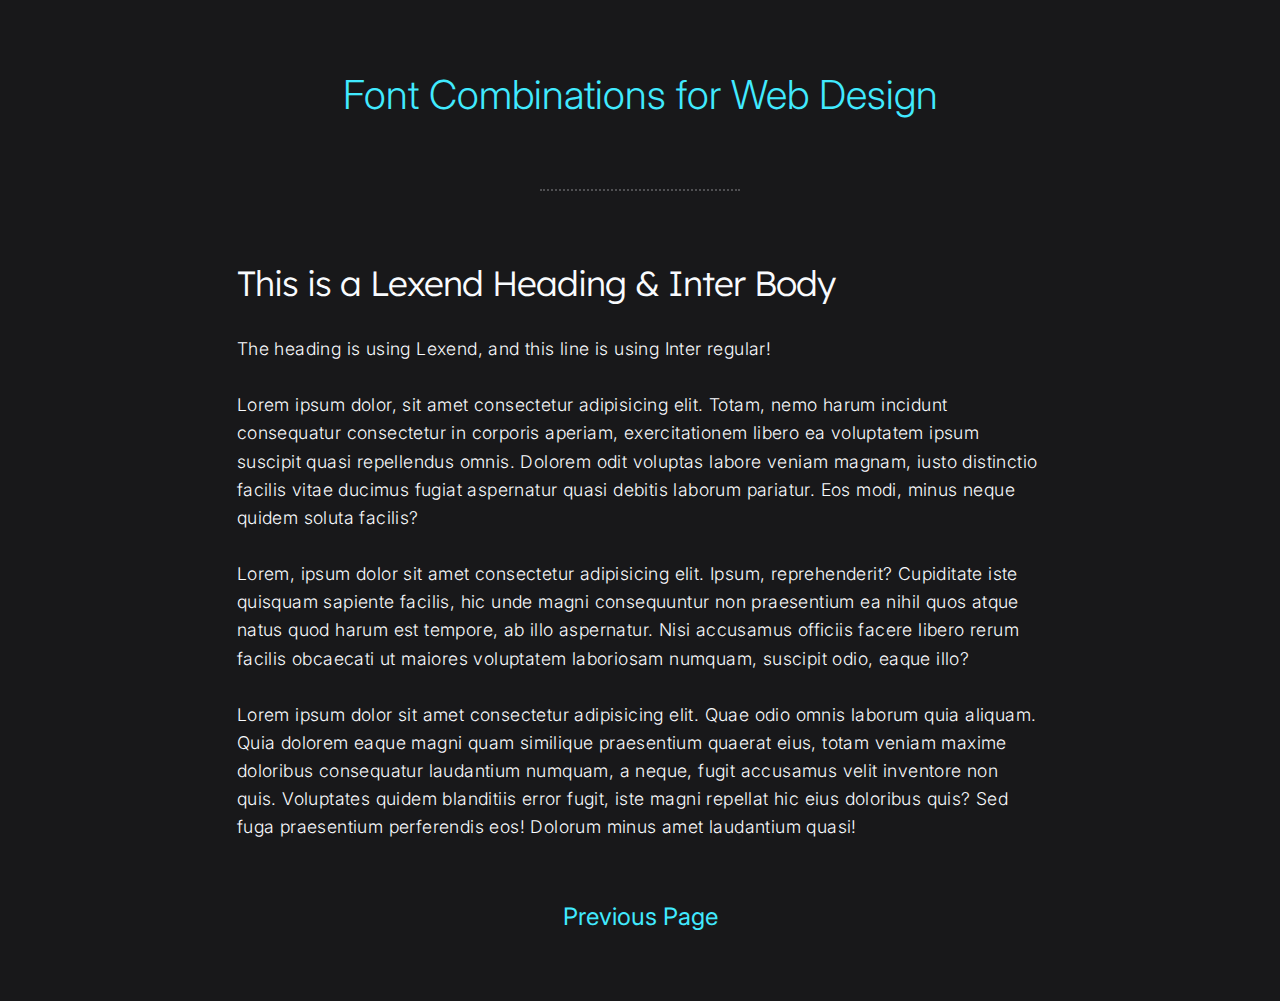
==== index-2.html @ fe6d62ca "Add files via upload" ====
<!DOCTYPE html>
<html lang="en">
   <head>
      <meta charset="UTF-8">
      <meta name="viewport" content="width=device-width, initial-scale=1.0">
      <title>Font Combo</title>
      <link rel="stylesheet" href="styles-2.css">

   </head>
   <body>
      <div class="container">
         <h1>Font Combinations for Web Design</h1>
         <hr>
         
         <div>
            <h2 class="font1-head">This is a Lexend Heading & Inter Body</h2>
            <p class="font1-body">The heading is using Lexend, and this line is using Inter regular! <br><br>Lorem ipsum dolor, sit amet consectetur adipisicing elit. Totam, nemo harum incidunt consequatur consectetur in corporis aperiam, exercitationem libero ea voluptatem ipsum suscipit quasi repellendus omnis. Dolorem odit voluptas labore veniam magnam, iusto distinctio facilis vitae ducimus fugiat aspernatur quasi debitis laborum pariatur. Eos modi, minus neque quidem soluta facilis? <br><br>Lorem, ipsum dolor sit amet consectetur adipisicing elit. Ipsum, reprehenderit? Cupiditate iste quisquam sapiente facilis, hic unde magni consequuntur non praesentium ea nihil quos atque natus quod harum est tempore, ab illo aspernatur. Nisi accusamus officiis facere libero rerum facilis obcaecati ut maiores voluptatem laboriosam numquam, suscipit odio, eaque illo? <br><br>Lorem ipsum dolor sit amet consectetur adipisicing elit. Quae odio omnis laborum quia aliquam. Quia dolorem eaque magni quam similique praesentium quaerat eius, totam veniam maxime doloribus consequatur laudantium numquam, a neque, fugit accusamus velit inventore non quis. Voluptates quidem blanditiis error fugit, iste magni repellat hic eius doloribus quis? Sed fuga praesentium perferendis eos! Dolorum minus amet laudantium quasi!</p>
         </div>

         <div class="links">
            <a href="index.html">Previous Page</a>
         </div>
      </div>
   </body>
</html>
---- styles-2.css ----
@import url('https://fonts.googleapis.com/css2?family=Inter:ital,opsz,wght@0,14..32,100..900;1,14..32,100..900&family=Lexend:wght@100..900&display=swap');

* {
   margin: 0 auto;
   padding: 0;
   background-color: #18181a;
}

.container {
   color: #f9fbfe;
   display: flex;
   flex-direction: column;
   width: 90%;
   height: 100%;
   padding: 70px 0;
   text-align: left;
}

.container > div {width: 70%;}

hr {
   border: none;
   border-top: 2px dotted #4f4f52;
   width: 200px;
   margin: 70px auto;
}

h1 {
   font-family: "Inter";
   font-size: 2.5rem;
   font-weight: 300;
   text-underline-offset: 14px;
   color: #41eaff;
}

h2 {
   margin-bottom: 30px;
   font-size: 35px;
   font-weight: 300;
   letter-spacing: -1px;
}

p {
   font-size: 1.1rem;
   font-weight: 300;
   letter-spacing: 0.4px;
   line-height: 1.6;
}

.links {
   display: flex;
   justify-content: center;
   max-width: 50%;
}
a {
   text-decoration: none;
   font-family: "Inter";
   font-size: 1.5rem;
   color: #41eaff;
   margin-top: 60px;
}
a:hover {color: #a7abae;}

.font1-head {font-family: "Lexend";}
.font1-body {font-family: "Inter";}

@media (max-width: 800px) {
   .container {font-size: 1.4rem;}
   h1 {
      font-size: 1.6em; 
      text-align: center;
   }
   .container > div {width: 80%;}
}
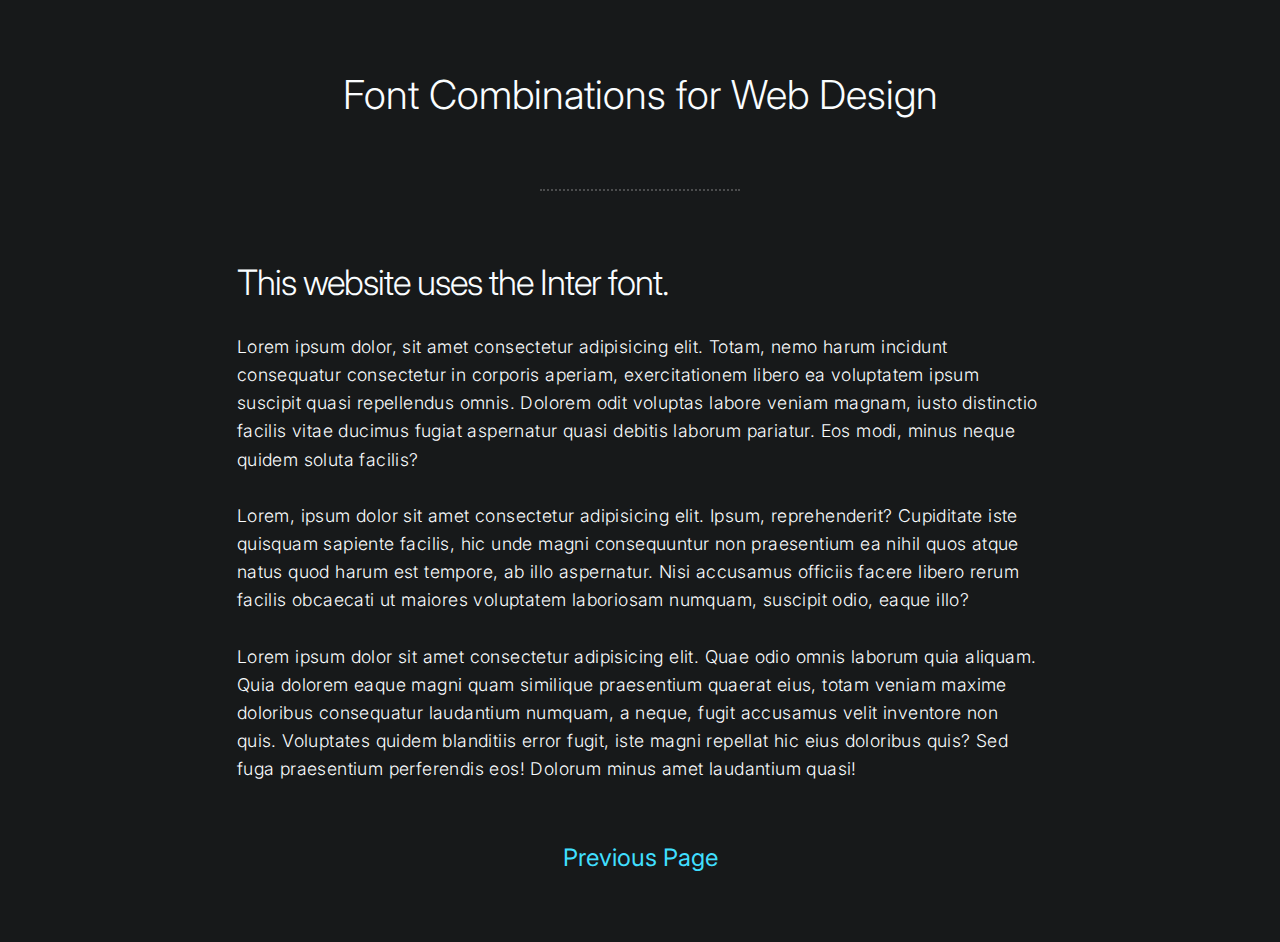
==== commit d7a0d98a: "Add files via upload" ====
--- a/index-2.html
+++ b/index-2.html
@@ -13,8 +13,8 @@
          <hr>
          
          <div>
-            <h2 class="font1-head">This is a Lexend Heading & Inter Body</h2>
-            <p class="font1-body">The heading is using Lexend, and this line is using Inter regular! <br><br>Lorem ipsum dolor, sit amet consectetur adipisicing elit. Totam, nemo harum incidunt consequatur consectetur in corporis aperiam, exercitationem libero ea voluptatem ipsum suscipit quasi repellendus omnis. Dolorem odit voluptas labore veniam magnam, iusto distinctio facilis vitae ducimus fugiat aspernatur quasi debitis laborum pariatur. Eos modi, minus neque quidem soluta facilis? <br><br>Lorem, ipsum dolor sit amet consectetur adipisicing elit. Ipsum, reprehenderit? Cupiditate iste quisquam sapiente facilis, hic unde magni consequuntur non praesentium ea nihil quos atque natus quod harum est tempore, ab illo aspernatur. Nisi accusamus officiis facere libero rerum facilis obcaecati ut maiores voluptatem laboriosam numquam, suscipit odio, eaque illo? <br><br>Lorem ipsum dolor sit amet consectetur adipisicing elit. Quae odio omnis laborum quia aliquam. Quia dolorem eaque magni quam similique praesentium quaerat eius, totam veniam maxime doloribus consequatur laudantium numquam, a neque, fugit accusamus velit inventore non quis. Voluptates quidem blanditiis error fugit, iste magni repellat hic eius doloribus quis? Sed fuga praesentium perferendis eos! Dolorum minus amet laudantium quasi!</p>
+            <h2>This website uses the Inter font.</h2>
+            <p>Lorem ipsum dolor, sit amet consectetur adipisicing elit. Totam, nemo harum incidunt consequatur consectetur in corporis aperiam, exercitationem libero ea voluptatem ipsum suscipit quasi repellendus omnis. Dolorem odit voluptas labore veniam magnam, iusto distinctio facilis vitae ducimus fugiat aspernatur quasi debitis laborum pariatur. Eos modi, minus neque quidem soluta facilis? <br><br>Lorem, ipsum dolor sit amet consectetur adipisicing elit. Ipsum, reprehenderit? Cupiditate iste quisquam sapiente facilis, hic unde magni consequuntur non praesentium ea nihil quos atque natus quod harum est tempore, ab illo aspernatur. Nisi accusamus officiis facere libero rerum facilis obcaecati ut maiores voluptatem laboriosam numquam, suscipit odio, eaque illo? <br><br>Lorem ipsum dolor sit amet consectetur adipisicing elit. Quae odio omnis laborum quia aliquam. Quia dolorem eaque magni quam similique praesentium quaerat eius, totam veniam maxime doloribus consequatur laudantium numquam, a neque, fugit accusamus velit inventore non quis. Voluptates quidem blanditiis error fugit, iste magni repellat hic eius doloribus quis? Sed fuga praesentium perferendis eos! Dolorum minus amet laudantium quasi!</p>
          </div>
 
          <div class="links">
--- a/styles-2.css
+++ b/styles-2.css
@@ -1,36 +1,35 @@
-@import url('https://fonts.googleapis.com/css2?family=Inter:ital,opsz,wght@0,14..32,100..900;1,14..32,100..900&family=Lexend:wght@100..900&display=swap');
+@import url('https://fonts.googleapis.com/css2?family=Inter:ital,opsz,wght@0,14..32,100..900;1,14..32,100..900&display=swap');
 
 * {
    margin: 0 auto;
    padding: 0;
-   background-color: #18181a;
+   background-color: #17191a;
 }
 
 .container {
-   color: #f9fbfe;
+   color: #fafdff;
    display: flex;
    flex-direction: column;
    width: 90%;
    height: 100%;
    padding: 70px 0;
    text-align: left;
+   font-family: "Inter", sans-serif;
 }
 
 .container > div {width: 70%;}
 
 hr {
    border: none;
-   border-top: 2px dotted #4f4f52;
+   border-top: 2px dotted #4b4c4d;
    width: 200px;
    margin: 70px auto;
 }
 
 h1 {
-   font-family: "Inter";
    font-size: 2.5rem;
    font-weight: 300;
    text-underline-offset: 14px;
-   color: #41eaff;
 }
 
 h2 {
@@ -54,15 +53,11 @@
 }
 a {
    text-decoration: none;
-   font-family: "Inter";
    font-size: 1.5rem;
-   color: #41eaff;
+   color: #40dfff;
    margin-top: 60px;
 }
-a:hover {color: #a7abae;}
-
-.font1-head {font-family: "Lexend";}
-.font1-body {font-family: "Inter";}
+a:hover {color: #28B1CC;}
 
 @media (max-width: 800px) {
    .container {font-size: 1.4rem;}
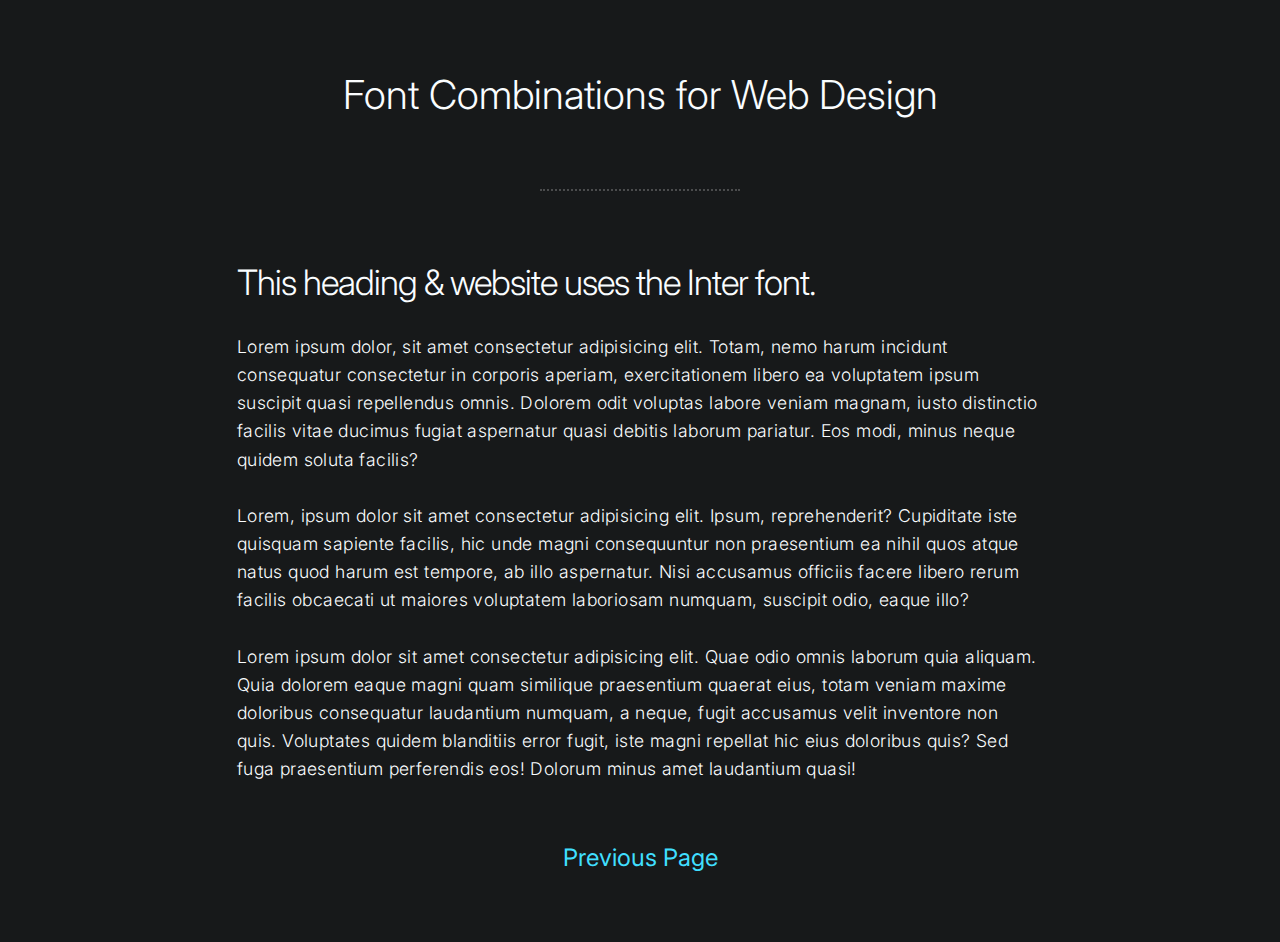
==== commit 339fb333: "Add files via upload" ====
--- a/index-2.html
+++ b/index-2.html
@@ -13,7 +13,7 @@
          <hr>
          
          <div>
-            <h2>This website uses the Inter font.</h2>
+            <h2>This heading & website uses the Inter font.</h2>
             <p>Lorem ipsum dolor, sit amet consectetur adipisicing elit. Totam, nemo harum incidunt consequatur consectetur in corporis aperiam, exercitationem libero ea voluptatem ipsum suscipit quasi repellendus omnis. Dolorem odit voluptas labore veniam magnam, iusto distinctio facilis vitae ducimus fugiat aspernatur quasi debitis laborum pariatur. Eos modi, minus neque quidem soluta facilis? <br><br>Lorem, ipsum dolor sit amet consectetur adipisicing elit. Ipsum, reprehenderit? Cupiditate iste quisquam sapiente facilis, hic unde magni consequuntur non praesentium ea nihil quos atque natus quod harum est tempore, ab illo aspernatur. Nisi accusamus officiis facere libero rerum facilis obcaecati ut maiores voluptatem laboriosam numquam, suscipit odio, eaque illo? <br><br>Lorem ipsum dolor sit amet consectetur adipisicing elit. Quae odio omnis laborum quia aliquam. Quia dolorem eaque magni quam similique praesentium quaerat eius, totam veniam maxime doloribus consequatur laudantium numquam, a neque, fugit accusamus velit inventore non quis. Voluptates quidem blanditiis error fugit, iste magni repellat hic eius doloribus quis? Sed fuga praesentium perferendis eos! Dolorum minus amet laudantium quasi!</p>
          </div>
 
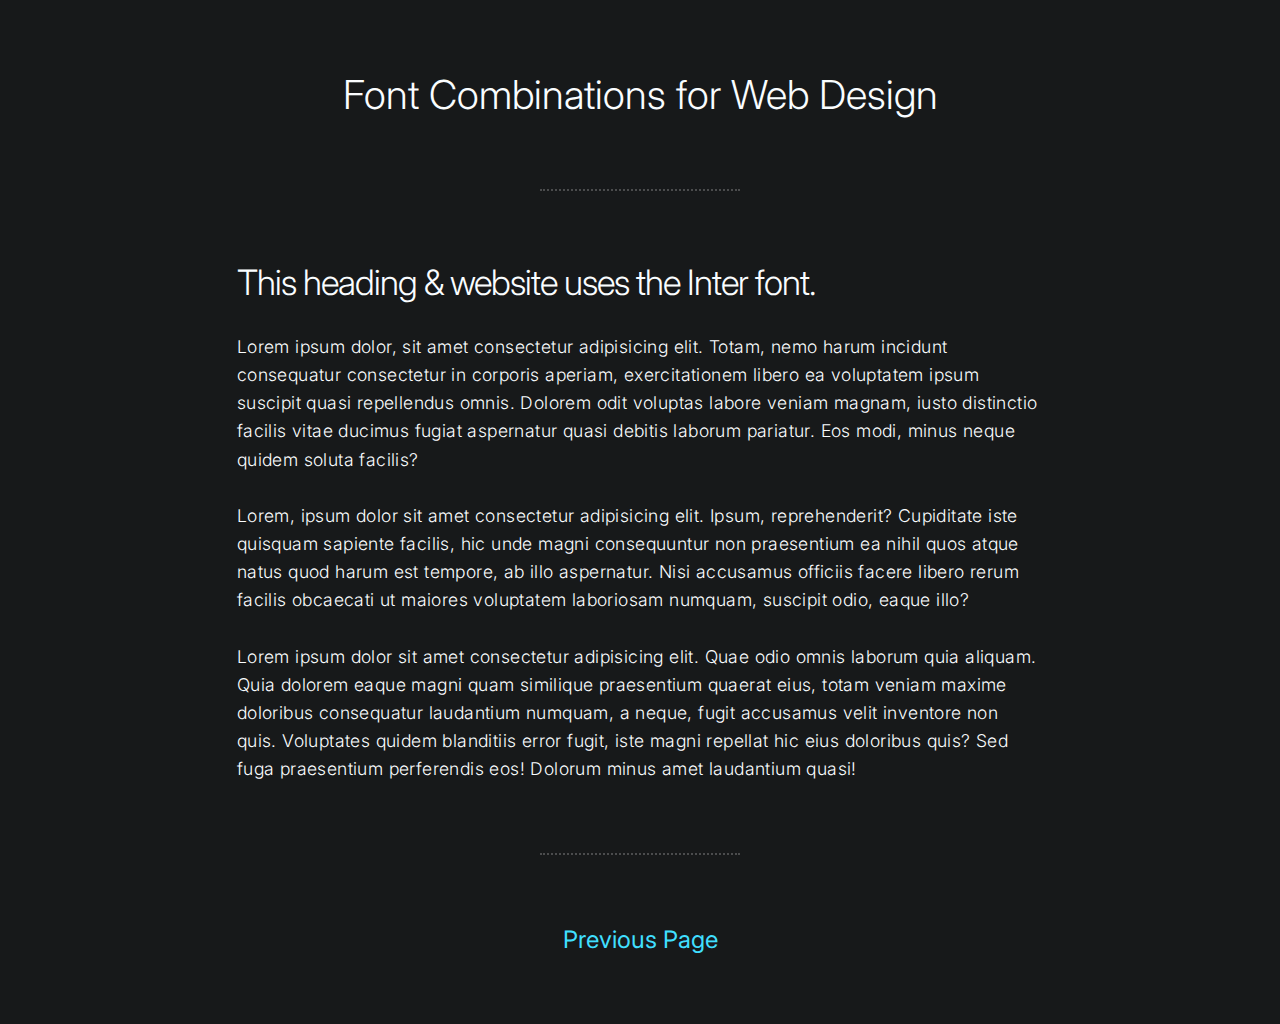
==== commit ec385555: "Add files via upload" ====
--- a/index-2.html
+++ b/index-2.html
@@ -10,13 +10,12 @@
    <body>
       <div class="container">
          <h1>Font Combinations for Web Design</h1>
-         <hr>
-         
+         <hr>         
          <div>
             <h2>This heading & website uses the Inter font.</h2>
             <p>Lorem ipsum dolor, sit amet consectetur adipisicing elit. Totam, nemo harum incidunt consequatur consectetur in corporis aperiam, exercitationem libero ea voluptatem ipsum suscipit quasi repellendus omnis. Dolorem odit voluptas labore veniam magnam, iusto distinctio facilis vitae ducimus fugiat aspernatur quasi debitis laborum pariatur. Eos modi, minus neque quidem soluta facilis? <br><br>Lorem, ipsum dolor sit amet consectetur adipisicing elit. Ipsum, reprehenderit? Cupiditate iste quisquam sapiente facilis, hic unde magni consequuntur non praesentium ea nihil quos atque natus quod harum est tempore, ab illo aspernatur. Nisi accusamus officiis facere libero rerum facilis obcaecati ut maiores voluptatem laboriosam numquam, suscipit odio, eaque illo? <br><br>Lorem ipsum dolor sit amet consectetur adipisicing elit. Quae odio omnis laborum quia aliquam. Quia dolorem eaque magni quam similique praesentium quaerat eius, totam veniam maxime doloribus consequatur laudantium numquam, a neque, fugit accusamus velit inventore non quis. Voluptates quidem blanditiis error fugit, iste magni repellat hic eius doloribus quis? Sed fuga praesentium perferendis eos! Dolorum minus amet laudantium quasi!</p>
          </div>
-
+         <hr>
          <div class="links">
             <a href="index.html">Previous Page</a>
          </div>
--- a/styles-2.css
+++ b/styles-2.css
@@ -55,7 +55,6 @@
    text-decoration: none;
    font-size: 1.5rem;
    color: #40dfff;
-   margin-top: 60px;
 }
 a:hover {color: #28B1CC;}
 
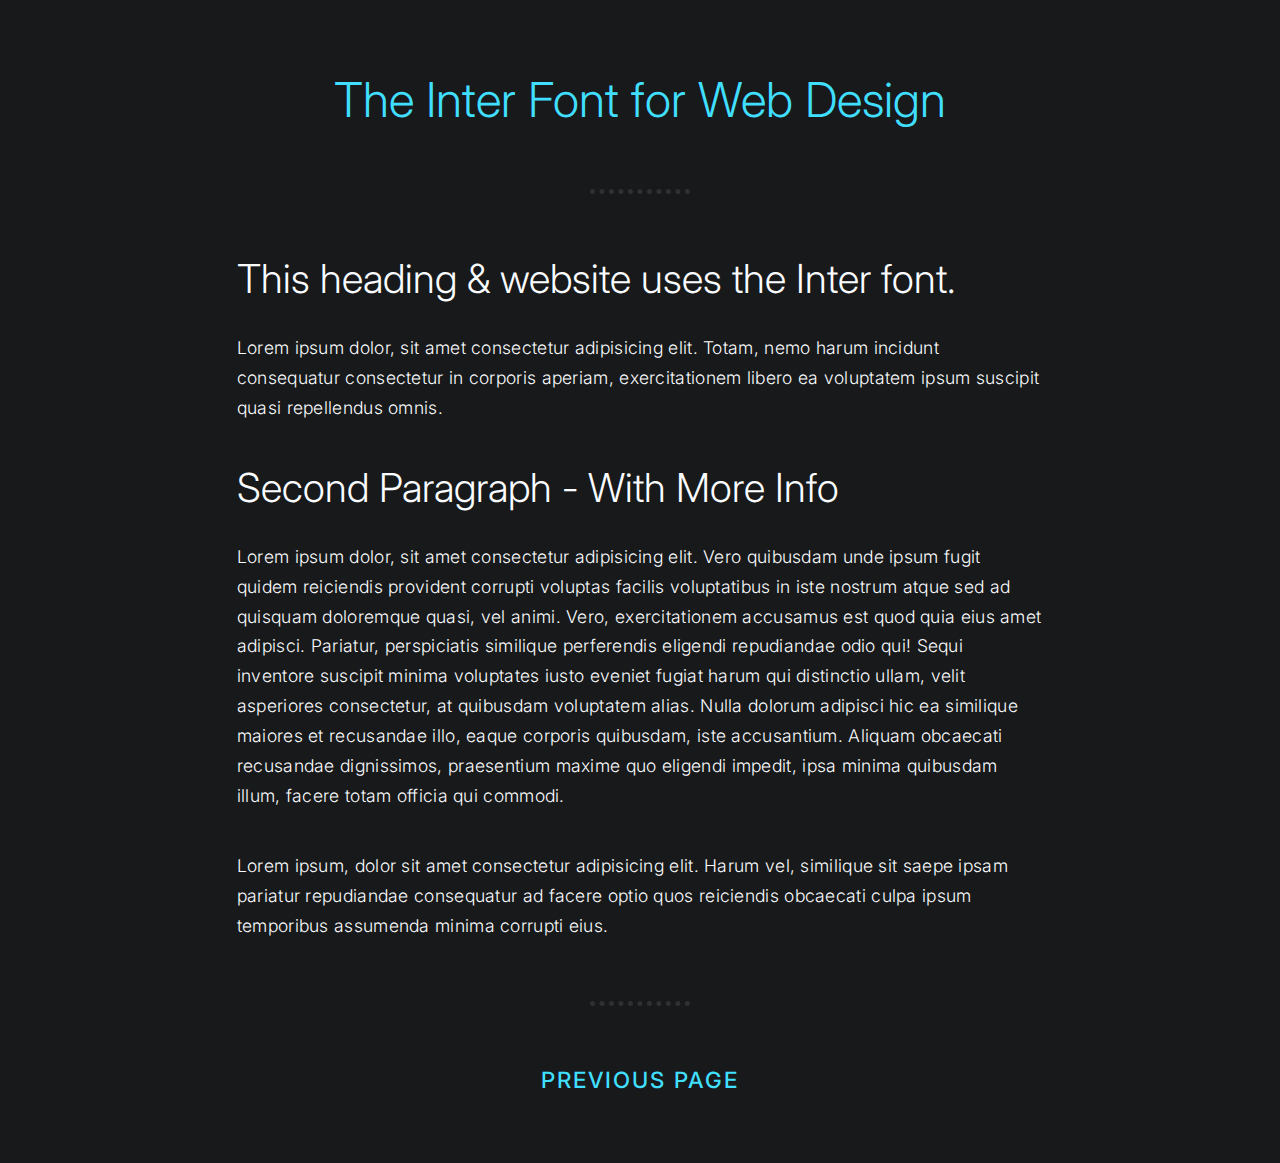
==== commit 211d5be1: "Add files via upload" ====
--- a/index-2.html
+++ b/index-2.html
@@ -9,11 +9,16 @@
    </head>
    <body>
       <div class="container">
-         <h1>Font Combinations for Web Design</h1>
+         <h1>The Inter Font for Web Design</h1>
          <hr>         
          <div>
             <h2>This heading & website uses the Inter font.</h2>
-            <p>Lorem ipsum dolor, sit amet consectetur adipisicing elit. Totam, nemo harum incidunt consequatur consectetur in corporis aperiam, exercitationem libero ea voluptatem ipsum suscipit quasi repellendus omnis. Dolorem odit voluptas labore veniam magnam, iusto distinctio facilis vitae ducimus fugiat aspernatur quasi debitis laborum pariatur. Eos modi, minus neque quidem soluta facilis? <br><br>Lorem, ipsum dolor sit amet consectetur adipisicing elit. Ipsum, reprehenderit? Cupiditate iste quisquam sapiente facilis, hic unde magni consequuntur non praesentium ea nihil quos atque natus quod harum est tempore, ab illo aspernatur. Nisi accusamus officiis facere libero rerum facilis obcaecati ut maiores voluptatem laboriosam numquam, suscipit odio, eaque illo? <br><br>Lorem ipsum dolor sit amet consectetur adipisicing elit. Quae odio omnis laborum quia aliquam. Quia dolorem eaque magni quam similique praesentium quaerat eius, totam veniam maxime doloribus consequatur laudantium numquam, a neque, fugit accusamus velit inventore non quis. Voluptates quidem blanditiis error fugit, iste magni repellat hic eius doloribus quis? Sed fuga praesentium perferendis eos! Dolorum minus amet laudantium quasi!</p>
+            <p>Lorem ipsum dolor, sit amet consectetur adipisicing elit. Totam, nemo harum incidunt consequatur consectetur in corporis aperiam, exercitationem libero ea voluptatem ipsum suscipit quasi repellendus omnis.</p>               
+            <br><br>
+            <h2>Second Paragraph - With More Info</h2>
+            <p>Lorem ipsum dolor, sit amet consectetur adipisicing elit. Vero quibusdam unde ipsum fugit quidem reiciendis provident corrupti voluptas facilis voluptatibus in iste nostrum atque sed ad quisquam doloremque quasi, vel animi. Vero, exercitationem accusamus est quod quia eius amet adipisci. Pariatur, perspiciatis similique perferendis eligendi repudiandae odio qui! Sequi inventore suscipit minima voluptates iusto eveniet fugiat harum qui distinctio ullam, velit asperiores consectetur, at quibusdam voluptatem alias. Nulla dolorum adipisci hic ea similique maiores et recusandae illo, eaque corporis quibusdam, iste accusantium. Aliquam obcaecati recusandae dignissimos, praesentium maxime quo eligendi impedit, ipsa minima quibusdam illum, facere totam officia qui commodi.</p>
+            <br><br>
+            <p>Lorem ipsum, dolor sit amet consectetur adipisicing elit. Harum vel, similique sit saepe ipsam pariatur repudiandae consequatur ad facere optio quos reiciendis obcaecati culpa ipsum temporibus assumenda minima corrupti eius.</p>
          </div>
          <hr>
          <div class="links">
--- a/styles-2.css
+++ b/styles-2.css
@@ -3,16 +3,16 @@
 * {
    margin: 0 auto;
    padding: 0;
-   background-color: #17191a;
+   background-color: #18191A;
 }
 
 .container {
-   color: #fafdff;
+   color: #FAFCFF;
    display: flex;
    flex-direction: column;
    width: 90%;
    height: 100%;
-   padding: 70px 0;
+   margin: 70px auto;
    text-align: left;
    font-family: "Inter", sans-serif;
 }
@@ -21,29 +21,29 @@
 
 hr {
    border: none;
-   border-top: 2px dotted #4b4c4d;
-   width: 200px;
-   margin: 70px auto;
+   border-top: 5px dotted #2F3033;
+   width: 100px;
+   margin: 60px auto;
 }
 
 h1 {
-   font-size: 2.5rem;
+   font-size: 3rem;
    font-weight: 300;
    text-underline-offset: 14px;
+   color: #40dfff;
 }
 
 h2 {
+   font-size: 2.5rem;
+   font-weight: 300;
    margin-bottom: 30px;
-   font-size: 35px;
-   font-weight: 300;
-   letter-spacing: -1px;
 }
 
 p {
    font-size: 1.1rem;
    font-weight: 300;
-   letter-spacing: 0.4px;
-   line-height: 1.6;
+   letter-spacing: 0.3px;
+   line-height: 1.7;
 }
 
 .links {
@@ -53,16 +53,21 @@
 }
 a {
    text-decoration: none;
-   font-size: 1.5rem;
+   text-transform: uppercase;
+   letter-spacing: 2px;
+   font-size: 1.4rem;
+   font-weight: 500;
    color: #40dfff;
 }
-a:hover {color: #28B1CC;}
+a:hover {color: #288A9E;}
 
-@media (max-width: 800px) {
-   .container {font-size: 1.4rem;}
+@media (max-width: 720px) {
    h1 {
-      font-size: 1.6em; 
+      font-size: 2.5rem; 
       text-align: center;
    }
-   .container > div {width: 80%;}
+   h2 {font-size: 2.2rem;}
+   p {font-size: 1rem;}
+   a {font-size: 1.2rem;}
+   .container > div {width: 85%;}
 }
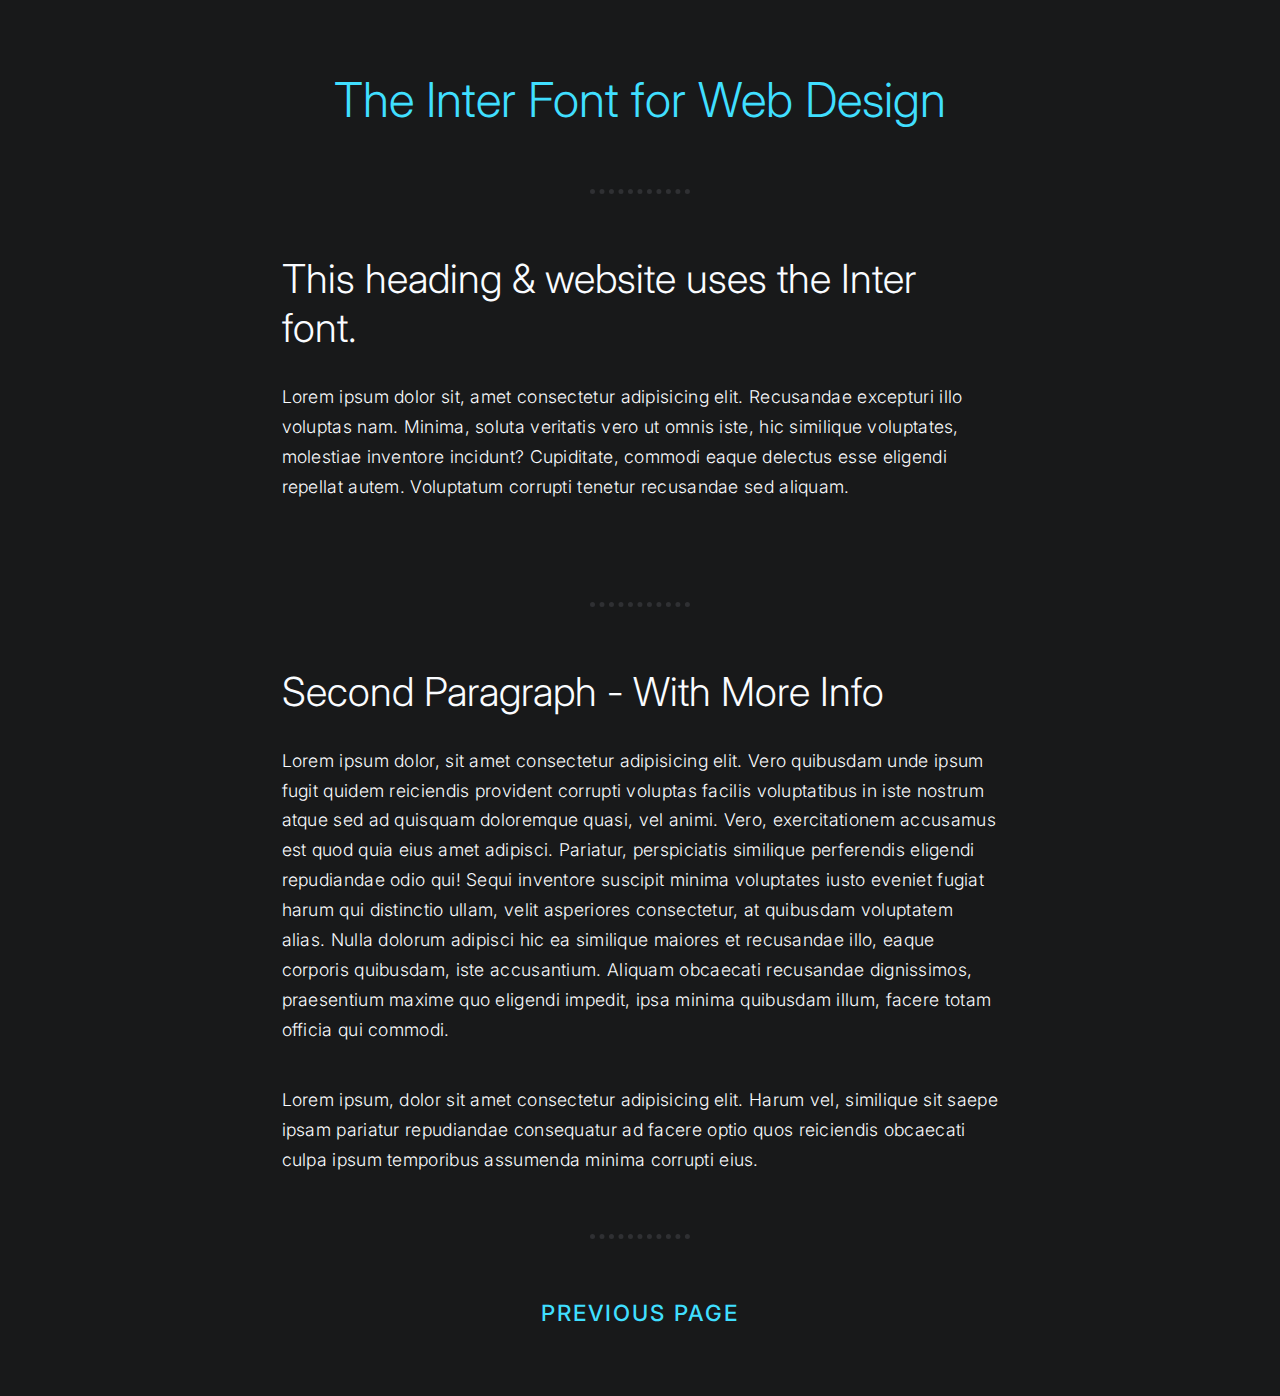
==== commit db33cb4c: "Add files via upload" ====
--- a/index-2.html
+++ b/index-2.html
@@ -13,8 +13,8 @@
          <hr>         
          <div>
             <h2>This heading & website uses the Inter font.</h2>
-            <p>Lorem ipsum dolor, sit amet consectetur adipisicing elit. Totam, nemo harum incidunt consequatur consectetur in corporis aperiam, exercitationem libero ea voluptatem ipsum suscipit quasi repellendus omnis.</p>               
-            <br><br>
+            <p>Lorem ipsum dolor sit, amet consectetur adipisicing elit. Recusandae excepturi illo voluptas nam. Minima, soluta veritatis vero ut omnis iste, hic similique voluptates, molestiae inventore incidunt? Cupiditate, commodi eaque delectus esse eligendi repellat autem. Voluptatum corrupti tenetur recusandae sed aliquam.</p><br><br>
+            <hr>
             <h2>Second Paragraph - With More Info</h2>
             <p>Lorem ipsum dolor, sit amet consectetur adipisicing elit. Vero quibusdam unde ipsum fugit quidem reiciendis provident corrupti voluptas facilis voluptatibus in iste nostrum atque sed ad quisquam doloremque quasi, vel animi. Vero, exercitationem accusamus est quod quia eius amet adipisci. Pariatur, perspiciatis similique perferendis eligendi repudiandae odio qui! Sequi inventore suscipit minima voluptates iusto eveniet fugiat harum qui distinctio ullam, velit asperiores consectetur, at quibusdam voluptatem alias. Nulla dolorum adipisci hic ea similique maiores et recusandae illo, eaque corporis quibusdam, iste accusantium. Aliquam obcaecati recusandae dignissimos, praesentium maxime quo eligendi impedit, ipsa minima quibusdam illum, facere totam officia qui commodi.</p>
             <br><br>
--- a/styles-2.css
+++ b/styles-2.css
@@ -10,7 +10,7 @@
    color: #FAFCFF;
    display: flex;
    flex-direction: column;
-   width: 90%;
+   width: 80%;
    height: 100%;
    margin: 70px auto;
    text-align: left;
@@ -69,5 +69,5 @@
    h2 {font-size: 2.2rem;}
    p {font-size: 1rem;}
    a {font-size: 1.2rem;}
-   .container > div {width: 85%;}
+   .container > div {width: 90%;}
 }
